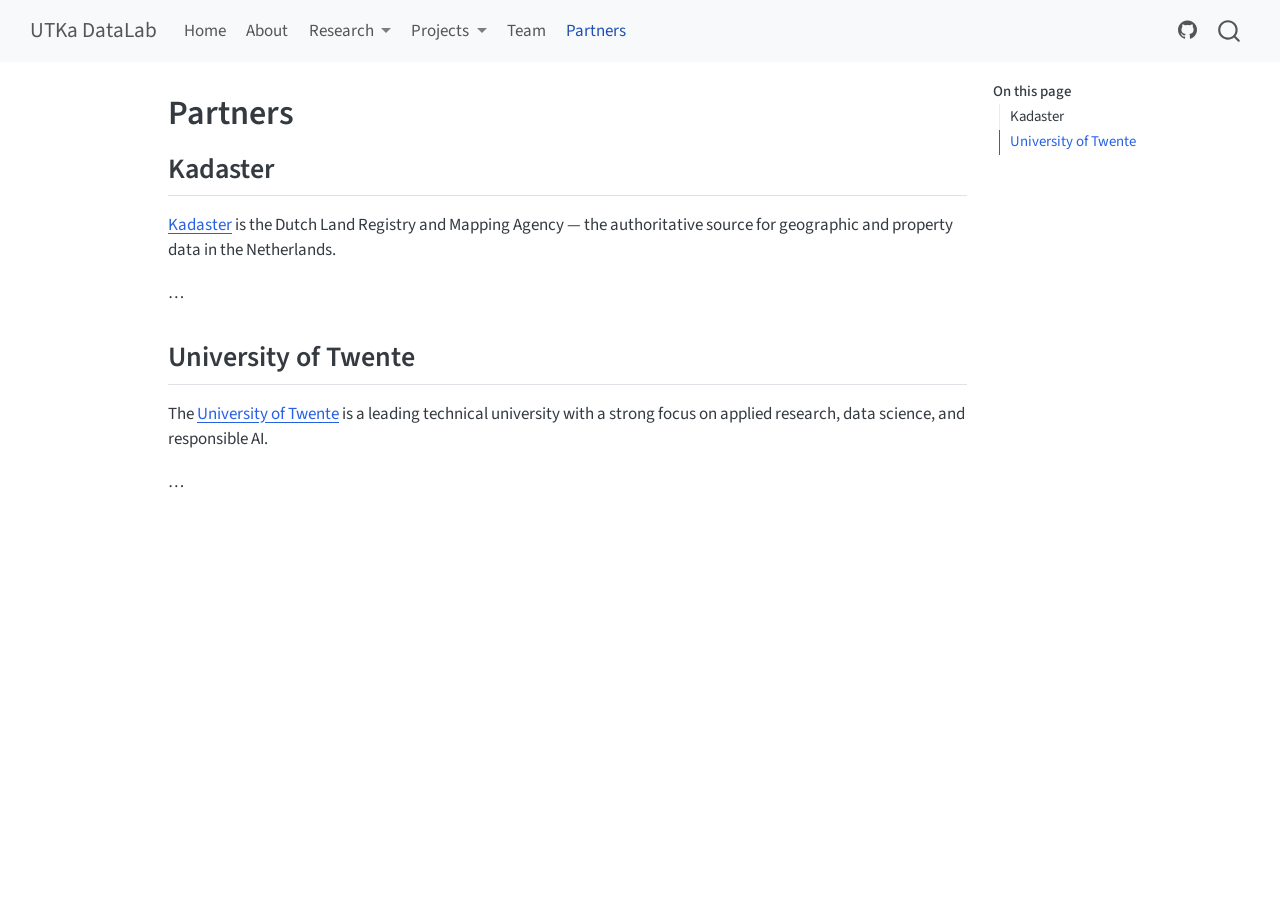
==== partners.html @ ce0e070d "Built site for gh-pages" ====
<!DOCTYPE html>
<html xmlns="http://www.w3.org/1999/xhtml" lang="en" xml:lang="en"><head>

<meta charset="utf-8">
<meta name="generator" content="quarto-1.9.38">

<meta name="viewport" content="width=device-width, initial-scale=1.0, user-scalable=yes">


<title>Partners – UTKa DataLab</title>
<style>
/* Default styles provided by pandoc.
** See https://pandoc.org/MANUAL.html#variables-for-html for config info.
*/
code{white-space: pre-wrap;}
span.smallcaps{font-variant: small-caps;}
div.columns{display: flex; gap: min(4vw, 1.5em);}
div.column{flex: auto; overflow-x: auto;}
div.hanging-indent{margin-left: 1.5em; text-indent: -1.5em;}
ul.task-list{list-style: none;}
ul.task-list li input[type="checkbox"] {
  width: 0.8em;
  margin: 0 0.8em 0.2em -1em; /* quarto-specific, see https://github.com/quarto-dev/quarto-cli/issues/4556 */ 
  vertical-align: middle;
}
</style>


<script src="site_libs/quarto-nav/quarto-nav.js"></script>
<script src="site_libs/quarto-nav/headroom.min.js"></script>
<script src="site_libs/clipboard/clipboard.min.js"></script>
<script src="site_libs/quarto-search/autocomplete.umd.js"></script>
<script src="site_libs/quarto-search/fuse.min.js"></script>
<script src="site_libs/quarto-search/quarto-search.js"></script>
<meta name="quarto:offset" content="./">
<script src="site_libs/quarto-html/quarto.js" type="module"></script>
<script src="site_libs/quarto-html/tabsets/tabsets.js" type="module"></script>
<script src="site_libs/quarto-html/popper.min.js"></script>
<script src="site_libs/quarto-html/tippy.umd.min.js"></script>
<script src="site_libs/quarto-html/anchor.min.js"></script>
<link href="site_libs/quarto-html/tippy.css" rel="stylesheet">
<link href="site_libs/quarto-html/quarto-syntax-highlighting-de63f62b328812d8e578a4d74e282472.css" rel="stylesheet" id="quarto-text-highlighting-styles">
<script src="site_libs/bootstrap/bootstrap.min.js"></script>
<link href="site_libs/bootstrap/bootstrap-icons.css" rel="stylesheet">
<link href="site_libs/bootstrap/bootstrap-b86bb212043560dd82d005ad0b2ec538.min.css" rel="stylesheet" append-hash="true" id="quarto-bootstrap" data-mode="light">
<script id="quarto-search-options" type="application/json">{
  "location": "navbar",
  "copy-button": false,
  "collapse-after": 3,
  "panel-placement": "end",
  "type": "overlay",
  "limit": 50,
  "keyboard-shortcut": [
    "f",
    "/",
    "s"
  ],
  "show-item-context": false,
  "language": {
    "search-no-results-text": "No results",
    "search-matching-documents-text": "matching documents",
    "search-copy-link-title": "Copy link to search",
    "search-hide-matches-text": "Hide additional matches",
    "search-more-match-text": "more match in this document",
    "search-more-matches-text": "more matches in this document",
    "search-clear-button-title": "Clear",
    "search-text-placeholder": "",
    "search-detached-cancel-button-title": "Cancel",
    "search-submit-button-title": "Submit",
    "search-label": "Search"
  }
}</script>


</head>

<body class="nav-fixed quarto-light">

<div id="quarto-search-results"></div>
  <header id="quarto-header" class="headroom fixed-top">
    <nav class="navbar navbar-expand-lg " data-bs-theme="dark">
      <div class="navbar-container container-fluid">
      <div class="navbar-brand-container mx-auto">
    <a class="navbar-brand" href="./index.html">
    <span class="navbar-title">UTKa DataLab</span>
    </a>
  </div>
            <div id="quarto-search" class="" title="Search"></div>
          <button class="navbar-toggler" type="button" data-bs-toggle="collapse" data-bs-target="#navbarCollapse" aria-controls="navbarCollapse" role="menu" aria-expanded="false" aria-label="Toggle navigation" onclick="if (window.quartoToggleHeadroom) { window.quartoToggleHeadroom(); }">
  <span class="navbar-toggler-icon"></span>
</button>
          <div class="collapse navbar-collapse" id="navbarCollapse">
            <ul class="navbar-nav navbar-nav-scroll me-auto">
  <li class="nav-item">
    <a class="nav-link" href="./index.html"> 
<span class="menu-text">Home</span></a>
  </li>  
  <li class="nav-item">
    <a class="nav-link" href="./about.html"> 
<span class="menu-text">About</span></a>
  </li>  
  <li class="nav-item dropdown ">
    <a class="nav-link dropdown-toggle" href="#" id="nav-menu-research" role="link" data-bs-toggle="dropdown" aria-expanded="false">
 <span class="menu-text">Research</span>
    </a>
    <ul class="dropdown-menu" aria-labelledby="nav-menu-research">    
        <li>
    <a class="dropdown-item" href="./research/ai-authoritative-data.html">
 <span class="dropdown-text">AI with Authoritative Data</span></a>
  </li>  
        <li>
    <a class="dropdown-item" href="./research/federated-infrastructure.html">
 <span class="dropdown-text">Trusted Federative Data Infrastructures</span></a>
  </li>  
    </ul>
  </li>
  <li class="nav-item dropdown ">
    <a class="nav-link dropdown-toggle" href="#" id="nav-menu-projects" role="link" data-bs-toggle="dropdown" aria-expanded="false">
 <span class="menu-text">Projects</span>
    </a>
    <ul class="dropdown-menu" aria-labelledby="nav-menu-projects">    
        <li>
    <a class="dropdown-item" href="./projects/security-privacy-vkg.html">
 <span class="dropdown-text">Security &amp; Privacy-Aware VKGs</span></a>
  </li>  
        <li>
    <a class="dropdown-item" href="./projects/vkg-legacy-systems.html">
 <span class="dropdown-text">VKGs for Legacy Systems</span></a>
  </li>  
        <li>
    <a class="dropdown-item" href="./projects/llm-knowledge-graphs.html">
 <span class="dropdown-text">LLM Enhancement via KGs</span></a>
  </li>  
        <li>
    <a class="dropdown-item" href="./projects/llm-kg-chatbot.html">
 <span class="dropdown-text">LLM &amp; KG Chatbot</span></a>
  </li>  
        <li>
    <a class="dropdown-item" href="./projects/ai-notarial-deeds.html">
 <span class="dropdown-text">AI Extraction from Notarial Deeds</span></a>
  </li>  
    </ul>
  </li>
  <li class="nav-item">
    <a class="nav-link" href="./team.html"> 
<span class="menu-text">Team</span></a>
  </li>  
  <li class="nav-item">
    <a class="nav-link active" href="./partners.html" aria-current="page"> 
<span class="menu-text">Partners</span></a>
  </li>  
</ul>
            <ul class="navbar-nav navbar-nav-scroll ms-auto">
  <li class="nav-item compact">
    <a class="nav-link" href="https://github.com/utkadatalab"> <i class="bi bi-github" role="img">
</i> 
<span class="menu-text"></span></a>
  </li>  
</ul>
          </div> <!-- /navcollapse -->
            <div class="quarto-navbar-tools">
</div>
      </div> <!-- /container-fluid -->
    </nav>
</header>
<!-- content -->
<div id="quarto-content" class="quarto-container page-columns page-rows-contents page-layout-article page-navbar">
<!-- sidebar -->
<!-- margin-sidebar -->
    <div id="quarto-margin-sidebar" class="sidebar margin-sidebar">
        <nav id="TOC" role="doc-toc" class="toc-active">
    <h2 id="toc-title">On this page</h2>
   
  <ul>
  <li><a href="#kadaster" id="toc-kadaster" class="nav-link active" data-scroll-target="#kadaster">Kadaster</a></li>
  <li><a href="#university-of-twente" id="toc-university-of-twente" class="nav-link" data-scroll-target="#university-of-twente">University of Twente</a></li>
  </ul>
</nav>
    </div>
<!-- main -->
<main class="content" id="quarto-document-content">

<header id="title-block-header" class="quarto-title-block default">
<div class="quarto-title">
<h1 class="title">Partners</h1>
</div>



<div class="quarto-title-meta">

    
  
    
  </div>
  


</header>


<section id="kadaster" class="level2">
<h2 class="anchored" data-anchor-id="kadaster">Kadaster</h2>
<p><a href="https://www.kadaster.nl">Kadaster</a> is the Dutch Land Registry and Mapping Agency — the authoritative source for geographic and property data in the Netherlands.</p>
<p>…</p>
</section>
<section id="university-of-twente" class="level2">
<h2 class="anchored" data-anchor-id="university-of-twente">University of Twente</h2>
<p>The <a href="https://www.utwente.nl">University of Twente</a> is a leading technical university with a strong focus on applied research, data science, and responsible AI.</p>
<p>…</p>


</section>

</main> <!-- /main -->
<script id="quarto-html-after-body" type="application/javascript">
  window.document.addEventListener("DOMContentLoaded", function (event) {
    const icon = "";
    const anchorJS = new window.AnchorJS();
    anchorJS.options = {
      placement: 'right',
      icon: icon
    };
    anchorJS.add('.anchored');
    const isCodeAnnotation = (el) => {
      for (const clz of el.classList) {
        if (clz.startsWith('code-annotation-')) {                     
          return true;
        }
      }
      return false;
    }
    const onCopySuccess = function(e) {
      // button target
      const button = e.trigger;
      // don't keep focus
      button.blur();
      // flash "checked"
      button.classList.add('code-copy-button-checked');
      var currentTitle = button.getAttribute("title");
      button.setAttribute("title", "Copied!");
      let tooltip;
      if (window.bootstrap) {
        button.setAttribute("data-bs-toggle", "tooltip");
        button.setAttribute("data-bs-placement", "left");
        button.setAttribute("data-bs-title", "Copied!");
        tooltip = new bootstrap.Tooltip(button, 
          { trigger: "manual", 
            customClass: "code-copy-button-tooltip",
            offset: [0, -8]});
        tooltip.show();    
      }
      setTimeout(function() {
        if (tooltip) {
          tooltip.hide();
          button.removeAttribute("data-bs-title");
          button.removeAttribute("data-bs-toggle");
          button.removeAttribute("data-bs-placement");
        }
        button.setAttribute("title", currentTitle);
        button.classList.remove('code-copy-button-checked');
      }, 1000);
      // clear code selection
      e.clearSelection();
    }
    const getTextToCopy = function(trigger) {
      const outerScaffold = trigger.parentElement.cloneNode(true);
      const codeEl = outerScaffold.querySelector('code');
      for (const childEl of codeEl.children) {
        if (isCodeAnnotation(childEl)) {
          childEl.remove();
        }
      }
      return codeEl.innerText;
    }
    const clipboard = new window.ClipboardJS('.code-copy-button:not([data-in-quarto-modal])', {
      text: getTextToCopy
    });
    clipboard.on('success', onCopySuccess);
    if (window.document.getElementById('quarto-embedded-source-code-modal')) {
      const clipboardModal = new window.ClipboardJS('.code-copy-button[data-in-quarto-modal]', {
        text: getTextToCopy,
        container: window.document.getElementById('quarto-embedded-source-code-modal')
      });
      clipboardModal.on('success', onCopySuccess);
    }
      var localhostRegex = new RegExp(/^(?:http|https):\/\/localhost\:?[0-9]*\//);
      var mailtoRegex = new RegExp(/^mailto:/);
        var filterRegex = new RegExp("https:\/\/UTKADataLab\.github\.io\/documentation\/");
      var isInternal = (href) => {
          return filterRegex.test(href) || localhostRegex.test(href) || mailtoRegex.test(href);
      }
      // Inspect non-navigation links and adorn them if external
     var links = window.document.querySelectorAll('a[href]:not(.nav-link):not(.navbar-brand):not(.toc-action):not(.sidebar-link):not(.sidebar-item-toggle):not(.pagination-link):not(.no-external):not([aria-hidden]):not(.dropdown-item):not(.quarto-navigation-tool):not(.about-link)');
      for (var i=0; i<links.length; i++) {
        const link = links[i];
        if (!isInternal(link.href)) {
          // undo the damage that might have been done by quarto-nav.js in the case of
          // links that we want to consider external
          if (link.dataset.originalHref !== undefined) {
            link.href = link.dataset.originalHref;
          }
        }
      }
    function tippyHover(el, contentFn, onTriggerFn, onUntriggerFn) {
      const config = {
        allowHTML: true,
        maxWidth: 500,
        delay: 100,
        arrow: false,
        appendTo: function(el) {
            return el.parentElement;
        },
        interactive: true,
        interactiveBorder: 10,
        theme: 'quarto',
        placement: 'bottom-start',
      };
      if (contentFn) {
        config.content = contentFn;
      }
      if (onTriggerFn) {
        config.onTrigger = onTriggerFn;
      }
      if (onUntriggerFn) {
        config.onUntrigger = onUntriggerFn;
      }
      window.tippy(el, config); 
    }
    const noterefs = window.document.querySelectorAll('a[role="doc-noteref"]');
    for (var i=0; i<noterefs.length; i++) {
      const ref = noterefs[i];
      tippyHover(ref, function() {
        // use id or data attribute instead here
        let href = ref.getAttribute('data-footnote-href') || ref.getAttribute('href');
        try { href = new URL(href).hash; } catch {}
        const id = href.replace(/^#\/?/, "");
        const note = window.document.getElementById(id);
        if (note) {
          return note.innerHTML;
        } else {
          return "";
        }
      });
    }
    const xrefs = window.document.querySelectorAll('a.quarto-xref');
    const processXRef = (id, note) => {
      // Strip column container classes
      const stripColumnClz = (el) => {
        el.classList.remove("page-full", "page-columns");
        if (el.children) {
          for (const child of el.children) {
            stripColumnClz(child);
          }
        }
      }
      stripColumnClz(note)
      if (id === null || id.startsWith('sec-')) {
        // Special case sections, only their first couple elements
        const container = document.createElement("div");
        if (note.children && note.children.length > 2) {
          container.appendChild(note.children[0].cloneNode(true));
          for (let i = 1; i < note.children.length; i++) {
            const child = note.children[i];
            if (child.tagName === "P" && child.innerText === "") {
              continue;
            } else {
              container.appendChild(child.cloneNode(true));
              break;
            }
          }
          if (window.Quarto?.typesetMath) {
            window.Quarto.typesetMath(container);
          }
          return container.innerHTML
        } else {
          if (window.Quarto?.typesetMath) {
            window.Quarto.typesetMath(note);
          }
          return note.innerHTML;
        }
      } else {
        // Remove any anchor links if they are present
        const anchorLink = note.querySelector('a.anchorjs-link');
        if (anchorLink) {
          anchorLink.remove();
        }
        if (window.Quarto?.typesetMath) {
          window.Quarto.typesetMath(note);
        }
        if (note.classList.contains("callout")) {
          return note.outerHTML;
        } else {
          return note.innerHTML;
        }
      }
    }
    for (var i=0; i<xrefs.length; i++) {
      const xref = xrefs[i];
      tippyHover(xref, undefined, function(instance) {
        instance.disable();
        let url = xref.getAttribute('href');
        let hash = undefined; 
        if (url.startsWith('#')) {
          hash = url;
        } else {
          try { hash = new URL(url).hash; } catch {}
        }
        if (hash) {
          const id = hash.replace(/^#\/?/, "");
          const note = window.document.getElementById(id);
          if (note !== null) {
            try {
              const html = processXRef(id, note.cloneNode(true));
              instance.setContent(html);
            } finally {
              instance.enable();
              instance.show();
            }
          } else {
            // See if we can fetch this
            fetch(url.split('#')[0])
            .then(res => res.text())
            .then(html => {
              const parser = new DOMParser();
              const htmlDoc = parser.parseFromString(html, "text/html");
              const note = htmlDoc.getElementById(id);
              if (note !== null) {
                const html = processXRef(id, note);
                instance.setContent(html);
              } 
            }).finally(() => {
              instance.enable();
              instance.show();
            });
          }
        } else {
          // See if we can fetch a full url (with no hash to target)
          // This is a special case and we should probably do some content thinning / targeting
          fetch(url)
          .then(res => res.text())
          .then(html => {
            const parser = new DOMParser();
            const htmlDoc = parser.parseFromString(html, "text/html");
            const note = htmlDoc.querySelector('main.content');
            if (note !== null) {
              // This should only happen for chapter cross references
              // (since there is no id in the URL)
              // remove the first header
              if (note.children.length > 0 && note.children[0].tagName === "HEADER") {
                note.children[0].remove();
              }
              const html = processXRef(null, note);
              instance.setContent(html);
            } 
          }).finally(() => {
            instance.enable();
            instance.show();
          });
        }
      }, function(instance) {
      });
    }
        let selectedAnnoteEl;
        const selectorForAnnotation = ( cell, annotation) => {
          let cellAttr = 'data-code-cell="' + cell + '"';
          let lineAttr = 'data-code-annotation="' +  annotation + '"';
          const selector = 'span[' + cellAttr + '][' + lineAttr + ']';
          return selector;
        }
        const selectCodeLines = (annoteEl) => {
          const doc = window.document;
          const targetCell = annoteEl.getAttribute("data-target-cell");
          const targetAnnotation = annoteEl.getAttribute("data-target-annotation");
          const annoteSpan = window.document.querySelector(selectorForAnnotation(targetCell, targetAnnotation));
          const lines = annoteSpan.getAttribute("data-code-lines").split(",");
          const lineIds = lines.map((line) => {
            return targetCell + "-" + line;
          })
          let top = null;
          let height = null;
          let parent = null;
          if (lineIds.length > 0) {
              //compute the position of the single el (top and bottom and make a div)
              const el = window.document.getElementById(lineIds[0]);
              top = el.offsetTop;
              height = el.offsetHeight;
              parent = el.parentElement.parentElement;
            if (lineIds.length > 1) {
              const lastEl = window.document.getElementById(lineIds[lineIds.length - 1]);
              const bottom = lastEl.offsetTop + lastEl.offsetHeight;
              height = bottom - top;
            }
            if (top !== null && height !== null && parent !== null) {
              // cook up a div (if necessary) and position it 
              let div = window.document.getElementById("code-annotation-line-highlight");
              if (div === null) {
                div = window.document.createElement("div");
                div.setAttribute("id", "code-annotation-line-highlight");
                div.style.position = 'absolute';
                parent.appendChild(div);
              }
              div.style.top = top - 2 + "px";
              div.style.height = height + 4 + "px";
              div.style.left = 0;
              let gutterDiv = window.document.getElementById("code-annotation-line-highlight-gutter");
              if (gutterDiv === null) {
                gutterDiv = window.document.createElement("div");
                gutterDiv.setAttribute("id", "code-annotation-line-highlight-gutter");
                gutterDiv.style.position = 'absolute';
                const codeCell = window.document.getElementById(targetCell);
                const gutter = codeCell.querySelector('.code-annotation-gutter');
                gutter.appendChild(gutterDiv);
              }
              gutterDiv.style.top = top - 2 + "px";
              gutterDiv.style.height = height + 4 + "px";
            }
            selectedAnnoteEl = annoteEl;
          }
        };
        const unselectCodeLines = () => {
          const elementsIds = ["code-annotation-line-highlight", "code-annotation-line-highlight-gutter"];
          elementsIds.forEach((elId) => {
            const div = window.document.getElementById(elId);
            if (div) {
              div.remove();
            }
          });
          selectedAnnoteEl = undefined;
        };
          // Handle positioning of the toggle
      window.addEventListener(
        "resize",
        throttle(() => {
          elRect = undefined;
          if (selectedAnnoteEl) {
            selectCodeLines(selectedAnnoteEl);
          }
        }, 10)
      );
      function throttle(fn, ms) {
      let throttle = false;
      let timer;
        return (...args) => {
          if(!throttle) { // first call gets through
              fn.apply(this, args);
              throttle = true;
          } else { // all the others get throttled
              if(timer) clearTimeout(timer); // cancel #2
              timer = setTimeout(() => {
                fn.apply(this, args);
                timer = throttle = false;
              }, ms);
          }
        };
      }
        // Attach click handler to the DT
        const annoteDls = window.document.querySelectorAll('dt[data-target-cell]');
        for (const annoteDlNode of annoteDls) {
          annoteDlNode.addEventListener('click', (event) => {
            const clickedEl = event.target;
            if (clickedEl !== selectedAnnoteEl) {
              unselectCodeLines();
              const activeEl = window.document.querySelector('dt[data-target-cell].code-annotation-active');
              if (activeEl) {
                activeEl.classList.remove('code-annotation-active');
              }
              selectCodeLines(clickedEl);
              clickedEl.classList.add('code-annotation-active');
            } else {
              // Unselect the line
              unselectCodeLines();
              clickedEl.classList.remove('code-annotation-active');
            }
          });
        }
    const findCites = (el) => {
      const parentEl = el.parentElement;
      if (parentEl) {
        const cites = parentEl.dataset.cites;
        if (cites) {
          return {
            el,
            cites: cites.split(' ')
          };
        } else {
          return findCites(el.parentElement)
        }
      } else {
        return undefined;
      }
    };
    var bibliorefs = window.document.querySelectorAll('a[role="doc-biblioref"]');
    for (var i=0; i<bibliorefs.length; i++) {
      const ref = bibliorefs[i];
      const citeInfo = findCites(ref);
      if (citeInfo) {
        tippyHover(citeInfo.el, function() {
          var popup = window.document.createElement('div');
          citeInfo.cites.forEach(function(cite) {
            var citeDiv = window.document.createElement('div');
            citeDiv.classList.add('hanging-indent');
            citeDiv.classList.add('csl-entry');
            var biblioDiv = window.document.getElementById('ref-' + cite);
            if (biblioDiv) {
              citeDiv.innerHTML = biblioDiv.innerHTML;
            }
            popup.appendChild(citeDiv);
          });
          return popup.innerHTML;
        });
      }
    }
  });
  </script>
</div> <!-- /content -->




</body></html>
---- site_libs/quarto-html/tippy.css ----
.tippy-box[data-animation=fade][data-state=hidden]{opacity:0}[data-tippy-root]{max-width:calc(100vw - 10px)}.tippy-box{position:relative;background-color:#333;color:#fff;border-radius:4px;font-size:14px;line-height:1.4;white-space:normal;outline:0;transition-property:transform,visibility,opacity}.tippy-box[data-placement^=top]>.tippy-arrow{bottom:0}.tippy-box[data-placement^=top]>.tippy-arrow:before{bottom:-7px;left:0;border-width:8px 8px 0;border-top-color:initial;transform-origin:center top}.tippy-box[data-placement^=bottom]>.tippy-arrow{top:0}.tippy-box[data-placement^=bottom]>.tippy-arrow:before{top:-7px;left:0;border-width:0 8px 8px;border-bottom-color:initial;transform-origin:center bottom}.tippy-box[data-placement^=left]>.tippy-arrow{right:0}.tippy-box[data-placement^=left]>.tippy-arrow:before{border-width:8px 0 8px 8px;border-left-color:initial;right:-7px;transform-origin:center left}.tippy-box[data-placement^=right]>.tippy-arrow{left:0}.tippy-box[data-placement^=right]>.tippy-arrow:before{left:-7px;border-width:8px 8px 8px 0;border-right-color:initial;transform-origin:center right}.tippy-box[data-inertia][data-state=visible]{transition-timing-function:cubic-bezier(.54,1.5,.38,1.11)}.tippy-arrow{width:16px;height:16px;color:#333}.tippy-arrow:before{content:"";position:absolute;border-color:transparent;border-style:solid}.tippy-content{position:relative;padding:5px 9px;z-index:1}
---- site_libs/quarto-html/quarto-syntax-highlighting-de63f62b328812d8e578a4d74e282472.css ----
/* quarto syntax highlight colors */
:root {
  --quarto-hl-al-color: #ff5555;
  --quarto-hl-an-color: #6a737d;
  --quarto-hl-at-color: #d73a49;
  --quarto-hl-bn-color: #005cc5;
  --quarto-hl-bu-color: #d73a49;
  --quarto-hl-ch-color: #032f62;
  --quarto-hl-co-color: #6a737d;
  --quarto-hl-cv-color: #6a737d;
  --quarto-hl-cn-color: #005cc5;
  --quarto-hl-cf-color: #d73a49;
  --quarto-hl-dt-color: #d73a49;
  --quarto-hl-dv-color: #005cc5;
  --quarto-hl-do-color: #6a737d;
  --quarto-hl-er-color: #ff5555;
  --quarto-hl-ex-color: #d73a49;
  --quarto-hl-fl-color: #005cc5;
  --quarto-hl-fu-color: #6f42c1;
  --quarto-hl-im-color: #032f62;
  --quarto-hl-in-color: #6a737d;
  --quarto-hl-kw-color: #d73a49;
  --quarto-hl-op-color: #24292e;
  --quarto-hl-pp-color: #d73a49;
  --quarto-hl-re-color: #6a737d;
  --quarto-hl-sc-color: #005cc5;
  --quarto-hl-ss-color: #032f62;
  --quarto-hl-st-color: #032f62;
  --quarto-hl-va-color: #e36209;
  --quarto-hl-vs-color: #032f62;
  --quarto-hl-wa-color: #ff5555;
}

/* other quarto variables */
:root {
  --quarto-font-monospace: SFMono-Regular, Menlo, Monaco, Consolas, "Liberation Mono", "Courier New", monospace;
}

/* syntax highlight based on Pandoc's rules */
pre > code.sourceCode > span {
  color: #24292e;
}

code.sourceCode > span {
  color: #24292e;
}

div.sourceCode,
div.sourceCode pre.sourceCode {
  color: #24292e;
}

/* Normal */
code span {
  color: #24292e;
}

/* Alert */
code span.al {
  font-weight: bold;
  color: #ff5555;
}

/* Annotation */
code span.an {
  color: #6a737d;
}

/* Attribute */
code span.at {
  color: #d73a49;
}

/* BaseN */
code span.bn {
  color: #005cc5;
}

/* BuiltIn */
code span.bu {
  color: #d73a49;
}

/* ControlFlow */
code span.cf {
  color: #d73a49;
}

/* Char */
code span.ch {
  color: #032f62;
}

/* Constant */
code span.cn {
  color: #005cc5;
}

/* Comment */
code span.co {
  color: #6a737d;
}

/* CommentVar */
code span.cv {
  color: #6a737d;
}

/* Documentation */
code span.do {
  color: #6a737d;
}

/* DataType */
code span.dt {
  color: #d73a49;
}

/* DecVal */
code span.dv {
  color: #005cc5;
}

/* Error */
code span.er {
  color: #ff5555;
  text-decoration: underline;
}

/* Extension */
code span.ex {
  font-weight: bold;
  color: #d73a49;
}

/* Float */
code span.fl {
  color: #005cc5;
}

/* Function */
code span.fu {
  color: #6f42c1;
}

/* Import */
code span.im {
  color: #032f62;
}

/* Information */
code span.in {
  color: #6a737d;
}

/* Keyword */
code span.kw {
  color: #d73a49;
}

/* Operator */
code span.op {
  color: #24292e;
}

/* Preprocessor */
code span.pp {
  color: #d73a49;
}

/* RegionMarker */
code span.re {
  color: #6a737d;
}

/* SpecialChar */
code span.sc {
  color: #005cc5;
}

/* SpecialString */
code span.ss {
  color: #032f62;
}

/* String */
code span.st {
  color: #032f62;
}

/* Variable */
code span.va {
  color: #e36209;
}

/* VerbatimString */
code span.vs {
  color: #032f62;
}

/* Warning */
code span.wa {
  color: #ff5555;
}

.prevent-inlining {
  content: "</";
}

/*# sourceMappingURL=e073dde7d9be180d5cbafa952671d6f8.css.map */
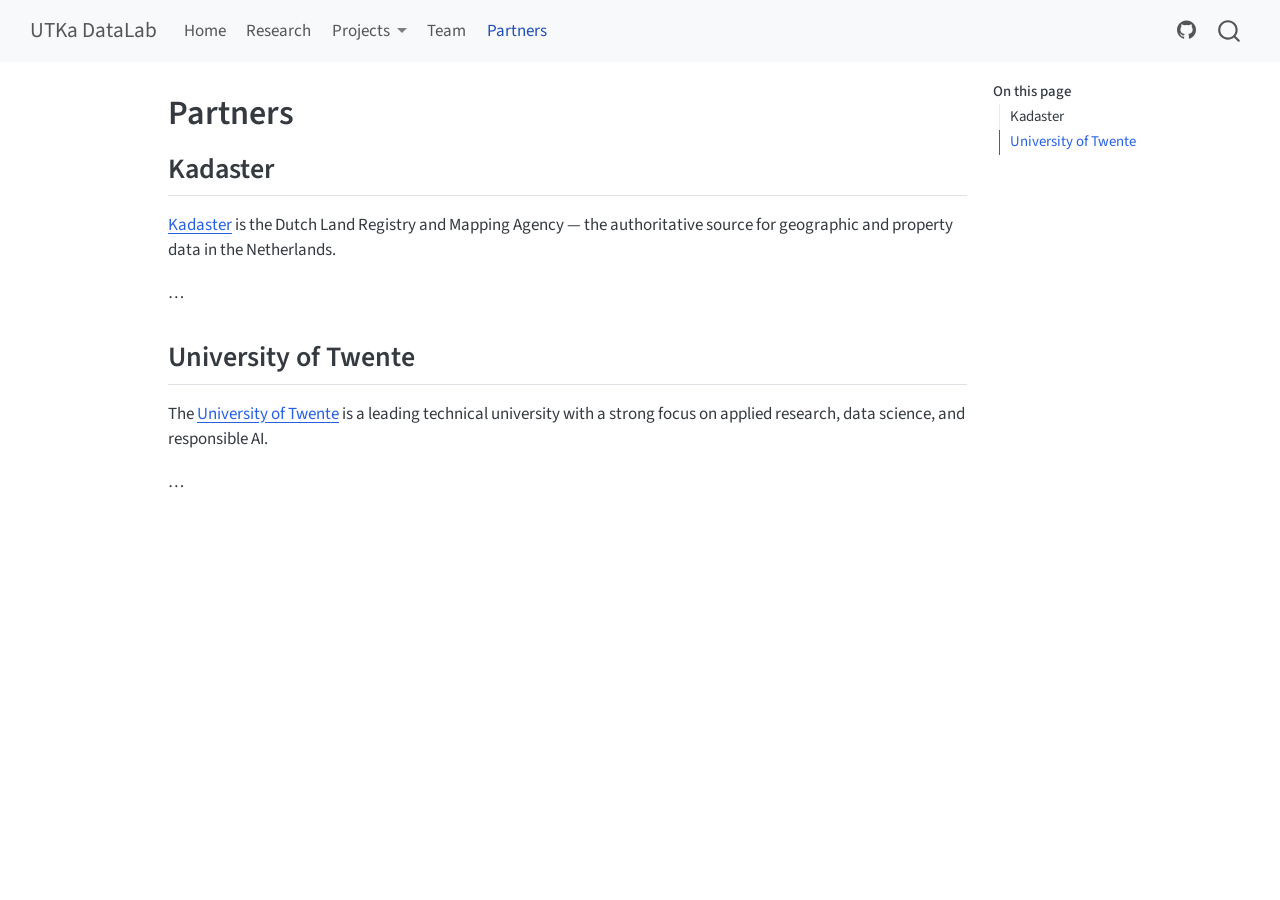
==== commit 39f65b27: "Built site for gh-pages" ====
--- a/partners.html
+++ b/partners.html
@@ -96,24 +96,9 @@
 <span class="menu-text">Home</span></a>
   </li>  
   <li class="nav-item">
-    <a class="nav-link" href="./about.html"> 
-<span class="menu-text">About</span></a>
-  </li>  
-  <li class="nav-item dropdown ">
-    <a class="nav-link dropdown-toggle" href="#" id="nav-menu-research" role="link" data-bs-toggle="dropdown" aria-expanded="false">
- <span class="menu-text">Research</span>
-    </a>
-    <ul class="dropdown-menu" aria-labelledby="nav-menu-research">    
-        <li>
-    <a class="dropdown-item" href="./research/ai-authoritative-data.html">
- <span class="dropdown-text">AI with Authoritative Data</span></a>
-  </li>  
-        <li>
-    <a class="dropdown-item" href="./research/federated-infrastructure.html">
- <span class="dropdown-text">Trusted Federative Data Infrastructures</span></a>
-  </li>  
-    </ul>
-  </li>
+    <a class="nav-link" href="./research.html"> 
+<span class="menu-text">Research</span></a>
+  </li>  
   <li class="nav-item dropdown ">
     <a class="nav-link dropdown-toggle" href="#" id="nav-menu-projects" role="link" data-bs-toggle="dropdown" aria-expanded="false">
  <span class="menu-text">Projects</span>
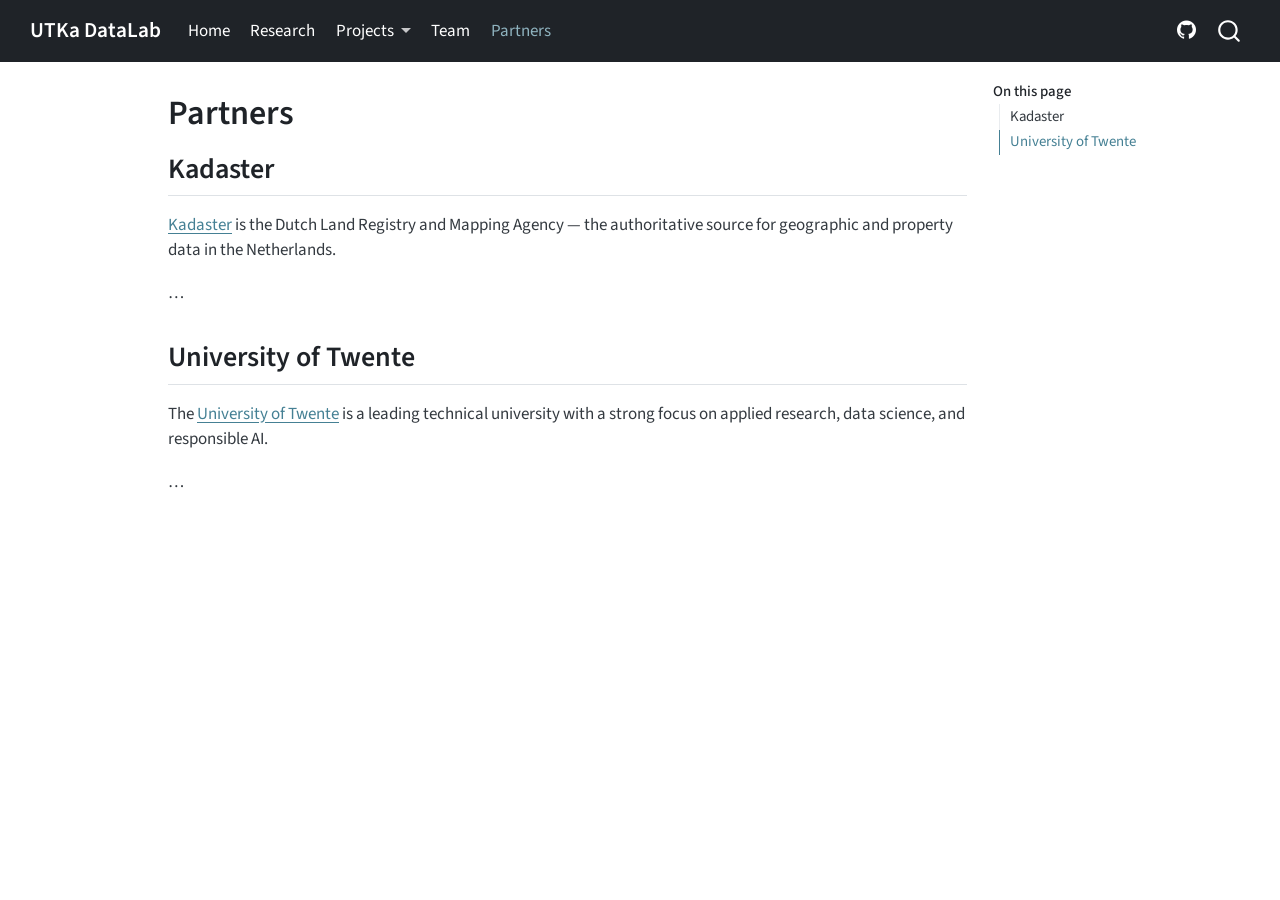
==== commit 0ac68c94: "Built site for gh-pages" ====
--- a/partners.html
+++ b/partners.html
@@ -42,7 +42,7 @@
 <link href="site_libs/quarto-html/quarto-syntax-highlighting-de63f62b328812d8e578a4d74e282472.css" rel="stylesheet" id="quarto-text-highlighting-styles">
 <script src="site_libs/bootstrap/bootstrap.min.js"></script>
 <link href="site_libs/bootstrap/bootstrap-icons.css" rel="stylesheet">
-<link href="site_libs/bootstrap/bootstrap-b86bb212043560dd82d005ad0b2ec538.min.css" rel="stylesheet" append-hash="true" id="quarto-bootstrap" data-mode="light">
+<link href="site_libs/bootstrap/bootstrap-87b08576fb32f62be343116199f4d1a4.min.css" rel="stylesheet" append-hash="true" id="quarto-bootstrap" data-mode="light">
 <script id="quarto-search-options" type="application/json">{
   "location": "navbar",
   "copy-button": false,
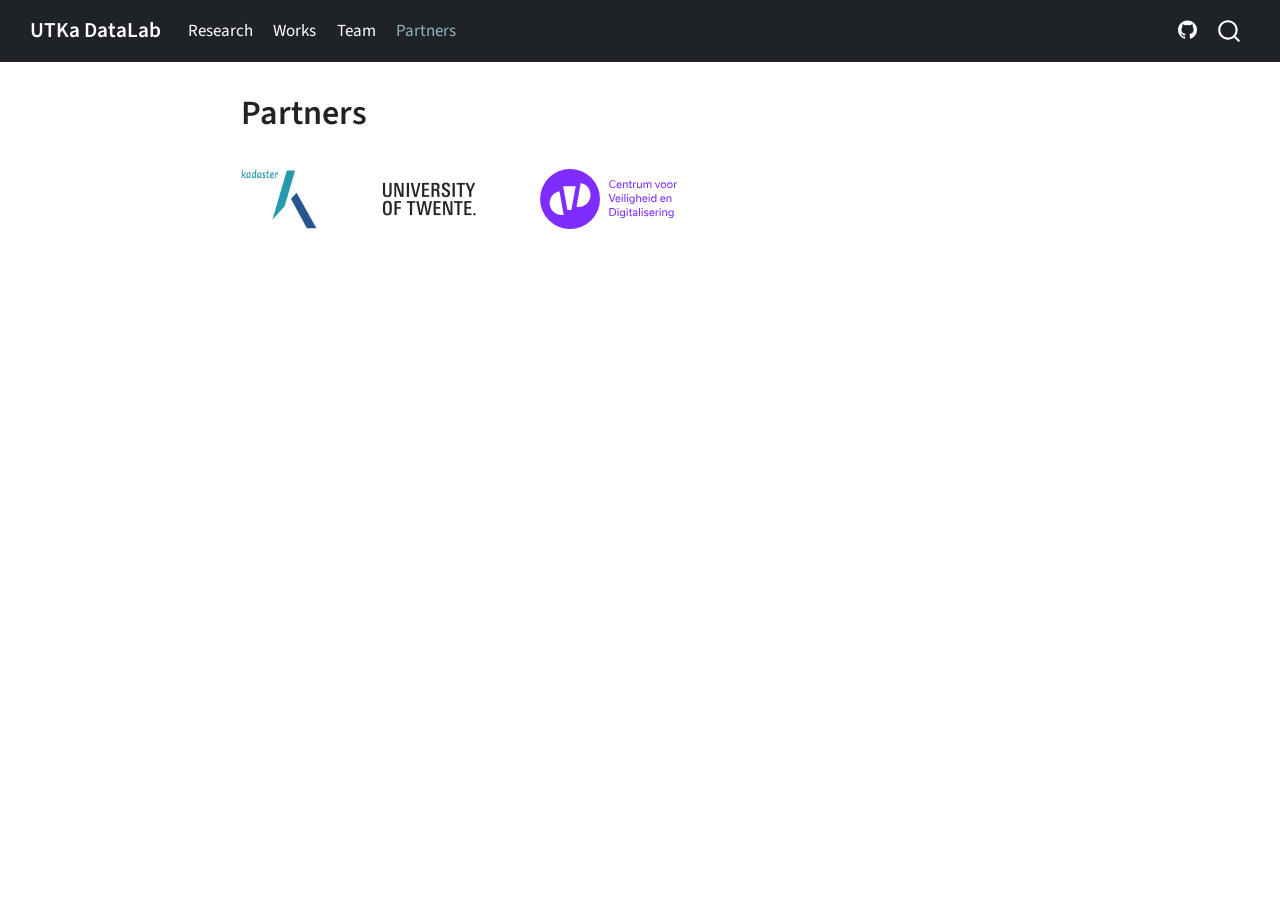
==== commit ca267172: "Built site for gh-pages" ====
--- a/partners.html
+++ b/partners.html
@@ -42,7 +42,7 @@
 <link href="site_libs/quarto-html/quarto-syntax-highlighting-de63f62b328812d8e578a4d74e282472.css" rel="stylesheet" id="quarto-text-highlighting-styles">
 <script src="site_libs/bootstrap/bootstrap.min.js"></script>
 <link href="site_libs/bootstrap/bootstrap-icons.css" rel="stylesheet">
-<link href="site_libs/bootstrap/bootstrap-87b08576fb32f62be343116199f4d1a4.min.css" rel="stylesheet" append-hash="true" id="quarto-bootstrap" data-mode="light">
+<link href="site_libs/bootstrap/bootstrap-a4157151a5366daf6fbd0dd449e377fb.min.css" rel="stylesheet" append-hash="true" id="quarto-bootstrap" data-mode="light">
 <script id="quarto-search-options" type="application/json">{
   "location": "navbar",
   "copy-button": false,
@@ -74,7 +74,7 @@
 
 </head>
 
-<body class="nav-fixed quarto-light">
+<body class="nav-fixed fullcontent quarto-light">
 
 <div id="quarto-search-results"></div>
   <header id="quarto-header" class="headroom fixed-top">
@@ -92,40 +92,13 @@
           <div class="collapse navbar-collapse" id="navbarCollapse">
             <ul class="navbar-nav navbar-nav-scroll me-auto">
   <li class="nav-item">
-    <a class="nav-link" href="./index.html"> 
-<span class="menu-text">Home</span></a>
-  </li>  
-  <li class="nav-item">
     <a class="nav-link" href="./research.html"> 
 <span class="menu-text">Research</span></a>
   </li>  
-  <li class="nav-item dropdown ">
-    <a class="nav-link dropdown-toggle" href="#" id="nav-menu-projects" role="link" data-bs-toggle="dropdown" aria-expanded="false">
- <span class="menu-text">Projects</span>
-    </a>
-    <ul class="dropdown-menu" aria-labelledby="nav-menu-projects">    
-        <li>
-    <a class="dropdown-item" href="./projects/security-privacy-vkg.html">
- <span class="dropdown-text">Security &amp; Privacy-Aware VKGs</span></a>
+  <li class="nav-item">
+    <a class="nav-link" href="./works.html"> 
+<span class="menu-text">Works</span></a>
   </li>  
-        <li>
-    <a class="dropdown-item" href="./projects/vkg-legacy-systems.html">
- <span class="dropdown-text">VKGs for Legacy Systems</span></a>
-  </li>  
-        <li>
-    <a class="dropdown-item" href="./projects/llm-knowledge-graphs.html">
- <span class="dropdown-text">LLM Enhancement via KGs</span></a>
-  </li>  
-        <li>
-    <a class="dropdown-item" href="./projects/llm-kg-chatbot.html">
- <span class="dropdown-text">LLM &amp; KG Chatbot</span></a>
-  </li>  
-        <li>
-    <a class="dropdown-item" href="./projects/ai-notarial-deeds.html">
- <span class="dropdown-text">AI Extraction from Notarial Deeds</span></a>
-  </li>  
-    </ul>
-  </li>
   <li class="nav-item">
     <a class="nav-link" href="./team.html"> 
 <span class="menu-text">Team</span></a>
@@ -152,16 +125,7 @@
 <div id="quarto-content" class="quarto-container page-columns page-rows-contents page-layout-article page-navbar">
 <!-- sidebar -->
 <!-- margin-sidebar -->
-    <div id="quarto-margin-sidebar" class="sidebar margin-sidebar">
-        <nav id="TOC" role="doc-toc" class="toc-active">
-    <h2 id="toc-title">On this page</h2>
-   
-  <ul>
-  <li><a href="#kadaster" id="toc-kadaster" class="nav-link active" data-scroll-target="#kadaster">Kadaster</a></li>
-  <li><a href="#university-of-twente" id="toc-university-of-twente" class="nav-link" data-scroll-target="#university-of-twente">University of Twente</a></li>
-  </ul>
-</nav>
-    </div>
+    
 <!-- main -->
 <main class="content" id="quarto-document-content">
 
@@ -184,18 +148,19 @@
 </header>
 
 
-<section id="kadaster" class="level2">
-<h2 class="anchored" data-anchor-id="kadaster">Kadaster</h2>
-<p><a href="https://www.kadaster.nl">Kadaster</a> is the Dutch Land Registry and Mapping Agency — the authoritative source for geographic and property data in the Netherlands.</p>
-<p>…</p>
-</section>
-<section id="university-of-twente" class="level2">
-<h2 class="anchored" data-anchor-id="university-of-twente">University of Twente</h2>
-<p>The <a href="https://www.utwente.nl">University of Twente</a> is a leading technical university with a strong focus on applied research, data science, and responsible AI.</p>
-<p>…</p>
-
-
-</section>
+<div class="partners-grid">
+<div class="partner-item">
+<p><a href="https://www.kadaster.nl" target="_blank"><img src="assets/logos/kadaster.png" class="img-fluid"></a></p>
+</div>
+<div class="partner-item">
+<p><a href="https://www.utwente.nl" target="_blank"><img src="assets/logos/utwente.png" class="img-fluid"></a></p>
+</div>
+<div class="partner-item">
+<p><a href="https://www.cvdnederland.nl" target="_blank"><img src="assets/logos/cvd.svg" class="img-fluid"></a></p>
+</div>
+</div>
+
+
 
 </main> <!-- /main -->
 <script id="quarto-html-after-body" type="application/javascript">
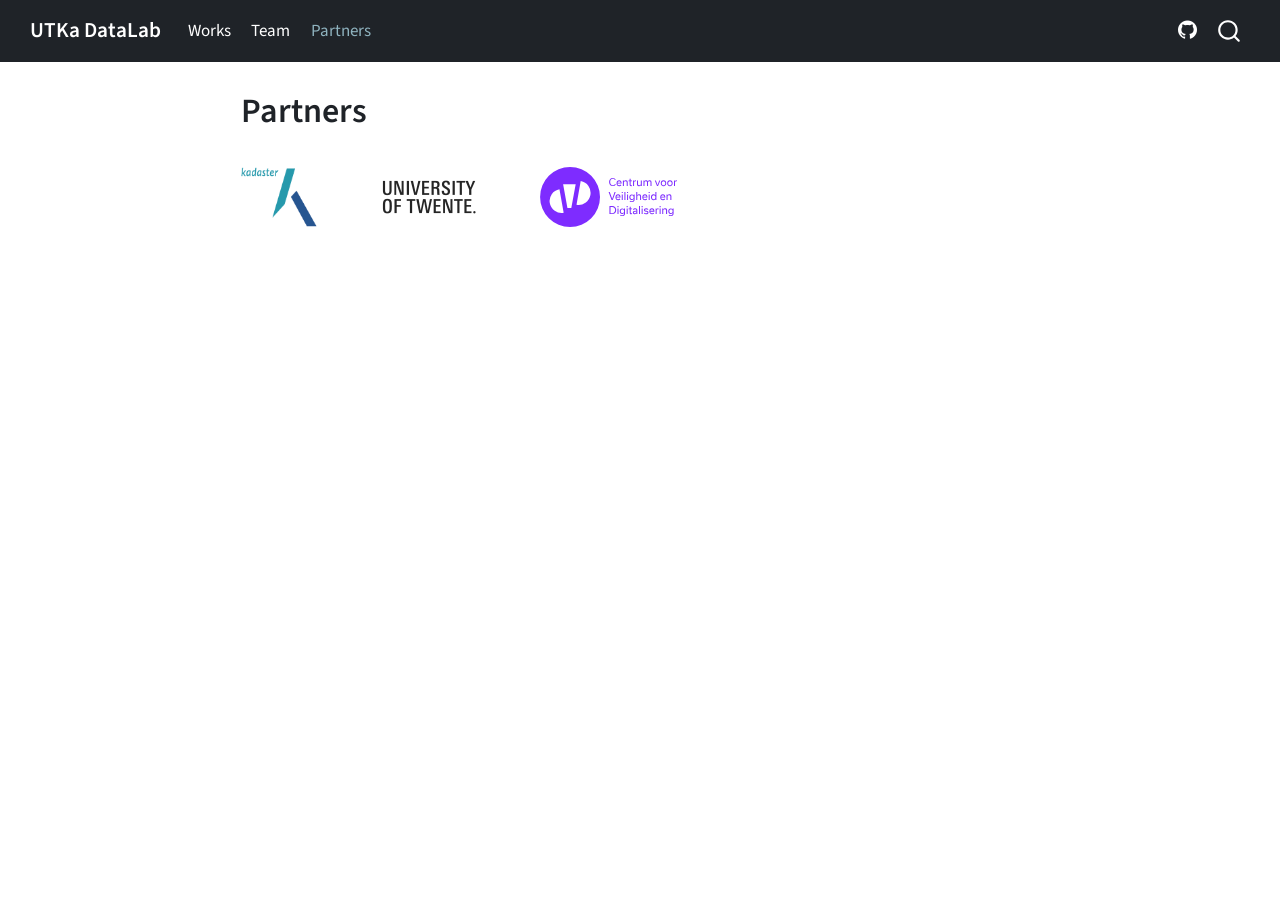
==== commit 8e543e80: "Built site for gh-pages" ====
--- a/partners.html
+++ b/partners.html
@@ -2,7 +2,7 @@
 <html xmlns="http://www.w3.org/1999/xhtml" lang="en" xml:lang="en"><head>
 
 <meta charset="utf-8">
-<meta name="generator" content="quarto-1.9.38">
+<meta name="generator" content="quarto-1.10.18">
 
 <meta name="viewport" content="width=device-width, initial-scale=1.0, user-scalable=yes">
 
@@ -12,10 +12,13 @@
 /* Default styles provided by pandoc.
 ** See https://pandoc.org/MANUAL.html#variables-for-html for config info.
 */
-code{white-space: pre-wrap;}
 span.smallcaps{font-variant: small-caps;}
-div.columns{display: flex; gap: min(4vw, 1.5em);}
-div.column{flex: auto; overflow-x: auto;}
+div.columns{display: flex; gap: 1.5em;}
+div.column{flex: auto;}
+@media screen {
+div.columns{gap: min(4vw, 1.5em);}
+div.column{overflow-x: auto;}
+}
 div.hanging-indent{margin-left: 1.5em; text-indent: -1.5em;}
 ul.task-list{list-style: none;}
 ul.task-list li input[type="checkbox"] {
@@ -39,10 +42,10 @@
 <script src="site_libs/quarto-html/tippy.umd.min.js"></script>
 <script src="site_libs/quarto-html/anchor.min.js"></script>
 <link href="site_libs/quarto-html/tippy.css" rel="stylesheet">
-<link href="site_libs/quarto-html/quarto-syntax-highlighting-de63f62b328812d8e578a4d74e282472.css" rel="stylesheet" id="quarto-text-highlighting-styles">
+<link href="site_libs/quarto-html/quarto-syntax-highlighting-bb62276ab45c84d9efd712f51ff97b5a.css" rel="stylesheet" id="quarto-text-highlighting-styles">
 <script src="site_libs/bootstrap/bootstrap.min.js"></script>
 <link href="site_libs/bootstrap/bootstrap-icons.css" rel="stylesheet">
-<link href="site_libs/bootstrap/bootstrap-a4157151a5366daf6fbd0dd449e377fb.min.css" rel="stylesheet" append-hash="true" id="quarto-bootstrap" data-mode="light">
+<link href="site_libs/bootstrap/bootstrap-6e3f01e363418215567817b901520f07.min.css" rel="stylesheet" append-hash="true" id="quarto-bootstrap" data-mode="light">
 <script id="quarto-search-options" type="application/json">{
   "location": "navbar",
   "copy-button": false,
@@ -91,10 +94,6 @@
 </button>
           <div class="collapse navbar-collapse" id="navbarCollapse">
             <ul class="navbar-nav navbar-nav-scroll me-auto">
-  <li class="nav-item">
-    <a class="nav-link" href="./research.html"> 
-<span class="menu-text">Research</span></a>
-  </li>  
   <li class="nav-item">
     <a class="nav-link" href="./works.html"> 
 <span class="menu-text">Works</span></a>
--- a/site_libs/quarto-html/quarto-syntax-highlighting-bb62276ab45c84d9efd712f51ff97b5a.css
+++ b/site_libs/quarto-html/quarto-syntax-highlighting-bb62276ab45c84d9efd712f51ff97b5a.css
@@ -0,0 +1,210 @@
+/* quarto syntax highlight colors */
+:root {
+  --quarto-hl-al-color: #ff5555;
+  --quarto-hl-an-color: #6a737d;
+  --quarto-hl-at-color: #d73a49;
+  --quarto-hl-bn-color: #005cc5;
+  --quarto-hl-bu-color: #d73a49;
+  --quarto-hl-ch-color: #032f62;
+  --quarto-hl-co-color: #6a737d;
+  --quarto-hl-cv-color: #6a737d;
+  --quarto-hl-cn-color: #005cc5;
+  --quarto-hl-cf-color: #d73a49;
+  --quarto-hl-dt-color: #d73a49;
+  --quarto-hl-dv-color: #005cc5;
+  --quarto-hl-do-color: #6a737d;
+  --quarto-hl-er-color: #ff5555;
+  --quarto-hl-ex-color: #d73a49;
+  --quarto-hl-fl-color: #005cc5;
+  --quarto-hl-fu-color: #6f42c1;
+  --quarto-hl-im-color: #032f62;
+  --quarto-hl-in-color: #6a737d;
+  --quarto-hl-kw-color: #d73a49;
+  --quarto-hl-op-color: #24292e;
+  --quarto-hl-pp-color: #d73a49;
+  --quarto-hl-re-color: #6a737d;
+  --quarto-hl-sc-color: #005cc5;
+  --quarto-hl-ss-color: #032f62;
+  --quarto-hl-st-color: #032f62;
+  --quarto-hl-va-color: #e36209;
+  --quarto-hl-vs-color: #032f62;
+  --quarto-hl-wa-color: #ff5555;
+}
+
+/* other quarto variables */
+:root {
+  --quarto-font-monospace: SFMono-Regular, Menlo, Monaco, Consolas, "Liberation Mono", "Courier New", monospace;
+}
+
+/* syntax highlight based on Pandoc's rules */
+pre > code.sourceCode > span {
+  color: #24292e;
+}
+
+code.sourceCode > span {
+  color: #24292e;
+}
+
+div.sourceCode,
+div.sourceCode pre.sourceCode {
+  color: #24292e;
+}
+
+/* Normal */
+code span {
+  color: #24292e;
+}
+
+/* Alert */
+code span.al {
+  font-weight: bold;
+  color: #ff5555;
+}
+
+/* Annotation */
+code span.an {
+  color: #6a737d;
+}
+
+/* Attribute */
+code span.at {
+  color: #d73a49;
+}
+
+/* BaseN */
+code span.bn {
+  color: #005cc5;
+}
+
+/* BuiltIn */
+code span.bu {
+  color: #d73a49;
+}
+
+/* ControlFlow */
+code span.cf {
+  color: #d73a49;
+}
+
+/* Char */
+code span.ch {
+  color: #032f62;
+}
+
+/* Constant */
+code span.cn {
+  color: #005cc5;
+}
+
+/* Comment */
+code span.co {
+  color: #6a737d;
+}
+
+/* CommentVar */
+code span.cv {
+  color: #6a737d;
+}
+
+/* Documentation */
+code span.do {
+  color: #6a737d;
+}
+
+/* DataType */
+code span.dt {
+  color: #d73a49;
+}
+
+/* DecVal */
+code span.dv {
+  color: #005cc5;
+}
+
+/* Error */
+code span.er {
+  color: #ff5555;
+  text-decoration: underline;
+}
+
+/* Extension */
+code span.ex {
+  font-weight: bold;
+  color: #d73a49;
+}
+
+/* Float */
+code span.fl {
+  color: #005cc5;
+}
+
+/* Function */
+code span.fu {
+  color: #6f42c1;
+}
+
+/* Import */
+code span.im {
+  color: #032f62;
+}
+
+/* Information */
+code span.in {
+  color: #6a737d;
+}
+
+/* Keyword */
+code span.kw {
+  color: #d73a49;
+}
+
+/* Operator */
+code span.op {
+  color: #24292e;
+}
+
+/* Preprocessor */
+code span.pp {
+  color: #d73a49;
+}
+
+/* RegionMarker */
+code span.re {
+  color: #6a737d;
+}
+
+/* SpecialChar */
+code span.sc {
+  color: #005cc5;
+}
+
+/* SpecialString */
+code span.ss {
+  color: #032f62;
+}
+
+/* String */
+code span.st {
+  color: #032f62;
+}
+
+/* Variable */
+code span.va {
+  color: #e36209;
+}
+
+/* VerbatimString */
+code span.vs {
+  color: #032f62;
+}
+
+/* Warning */
+code span.wa {
+  color: #ff5555;
+}
+
+.prevent-inlining {
+  content: "</";
+}
+
+/*# sourceMappingURL=9fff47f1860eaa1c7b80d8cbc12525ed.css.map */
